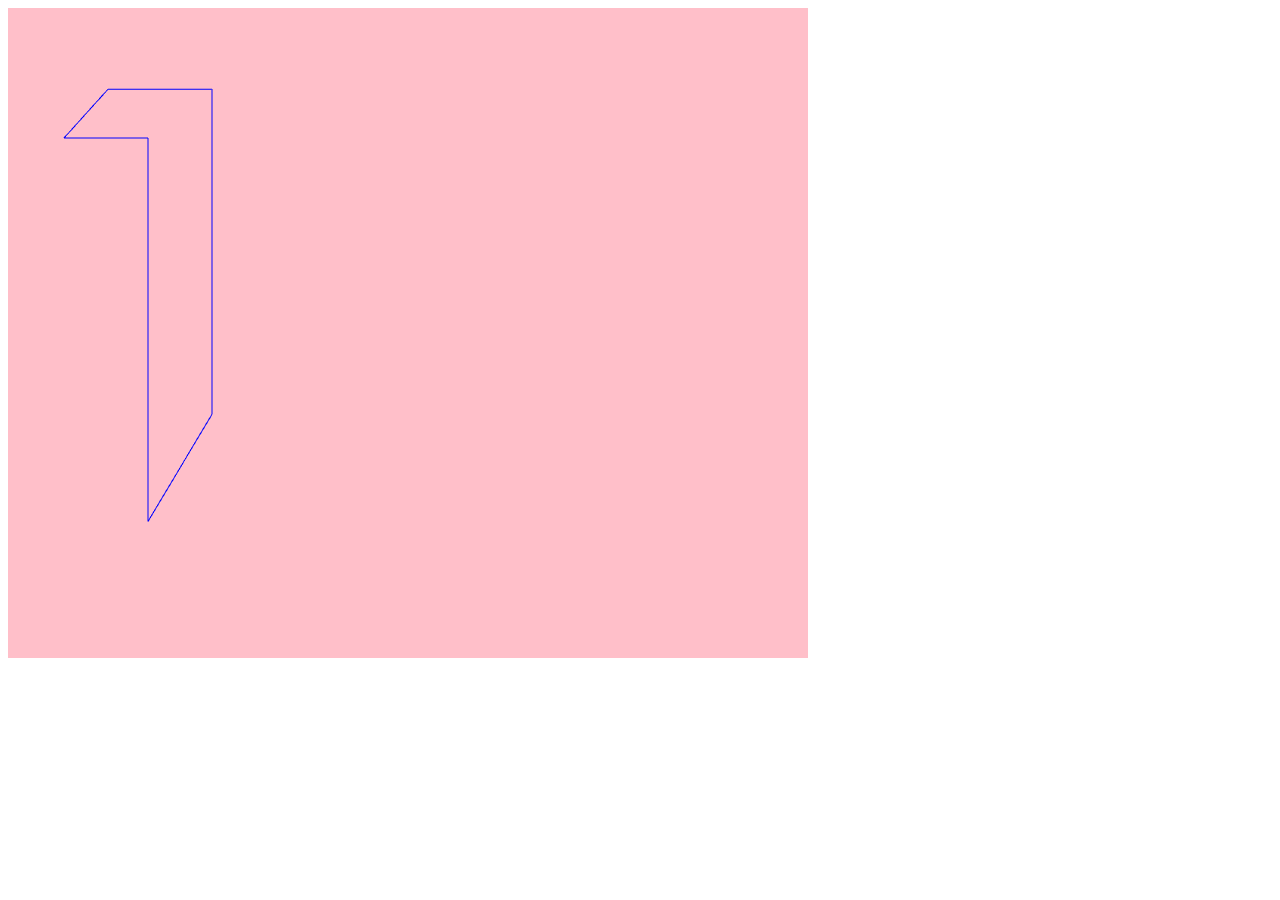
==== index.html @ 70061c05 "upload" ====
<!DOCTYPE html>
<html lang="en">
<head>
    <meta charset="UTF-8">
    <meta http-equiv="X-UA-Compatible" content="IE=edge">
    <meta name="viewport" content="width=device-width, initial-scale=1.0">
    <title>Assignment1 Grafkom</title>
</head>
    <body onload ="main()">
        <canvas id="myCanvas" width="800" height="650"> Hallo miwiw

        </canvas>
        <script src="main.js">

        </script>
    
    </body>
</html>
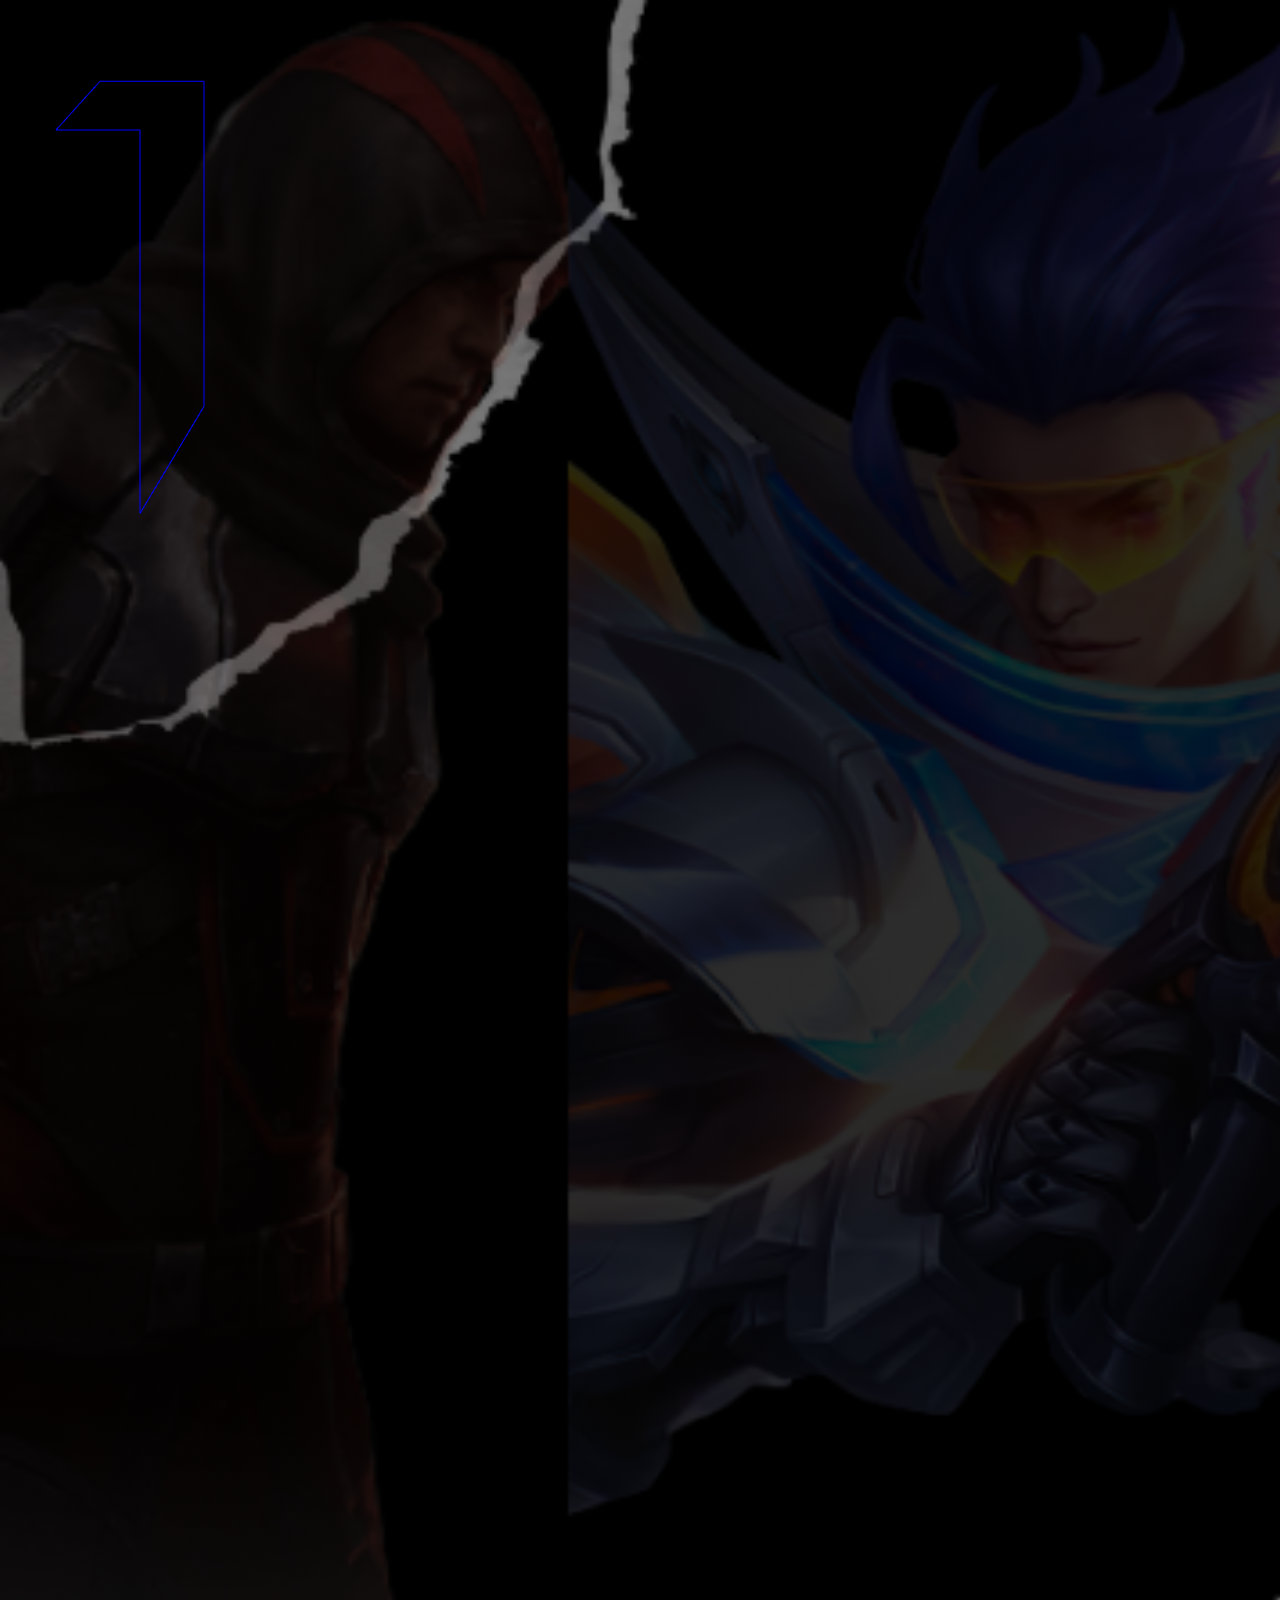
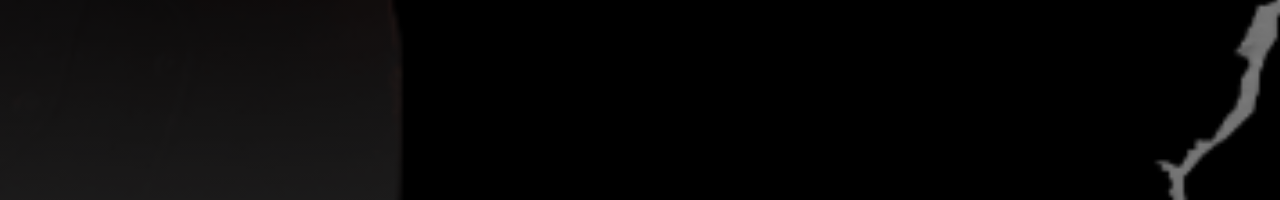
==== commit ce11fc0b: "add background in css" ====
--- a/index.html
+++ b/index.html
@@ -5,14 +5,16 @@
     <meta http-equiv="X-UA-Compatible" content="IE=edge">
     <meta name="viewport" content="width=device-width, initial-scale=1.0">
     <title>Assignment1 Grafkom</title>
+    <link rel="stylesheet" type="text/css" href="style.css">
 </head>
+    
     <body onload ="main()">
+        <header></header>
         <canvas id="myCanvas" width="800" height="650"> Hallo miwiw
-
+    
+    </body>
         </canvas>
         <script src="main.js">
 
         </script>
-    
-    </body>
 </html>
--- a/style.css
+++ b/style.css
@@ -0,0 +1,18 @@
+*{
+    margin: 0;
+    padding: 0;
+    font-family: Century Gothic;
+}
+
+header{
+    background-image: linear-gradient(rgba(0,0,0,0.5), rgba(0,0,0,0.5)), url(./BG\ valershop.png);
+    height: 200vh;
+    background-size: cover;
+    background-position: center;
+}
+
+#myCanvas {
+    position: absolute;
+    top: 0; 
+    left: 0;
+}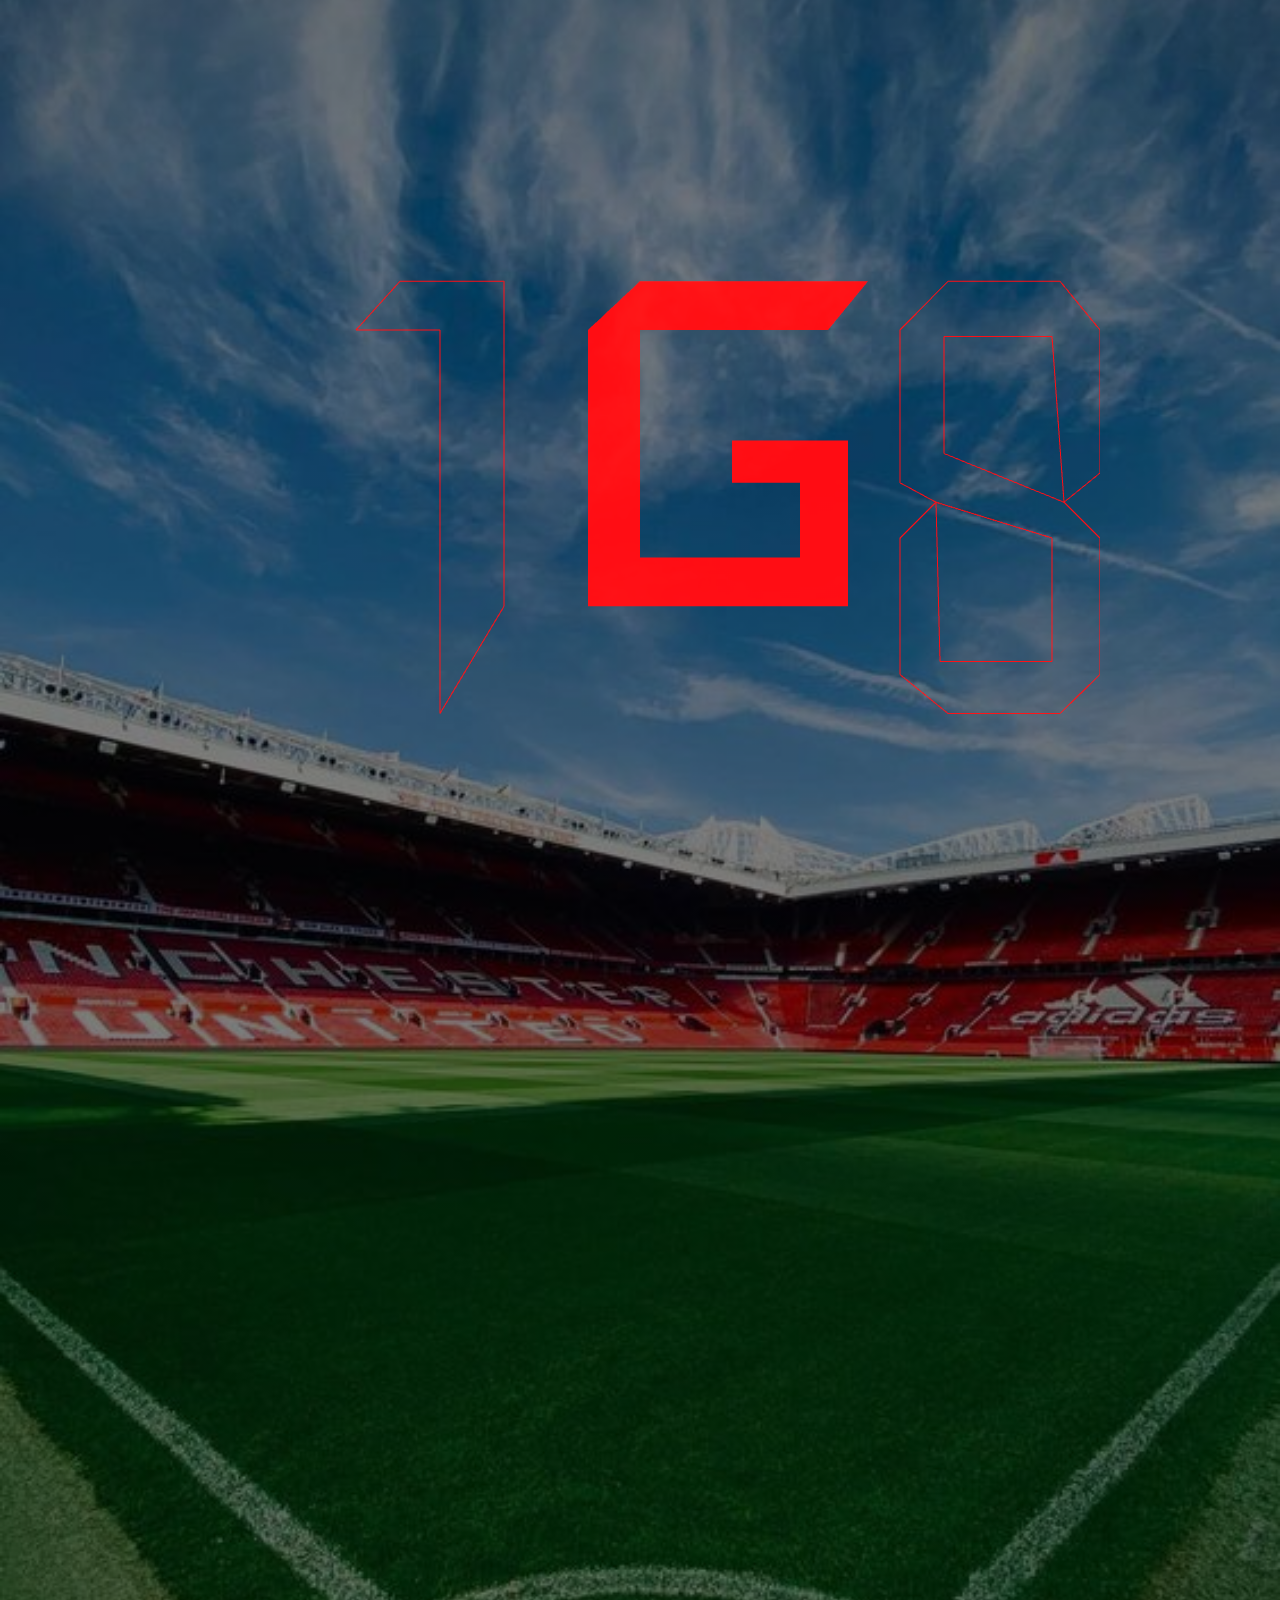
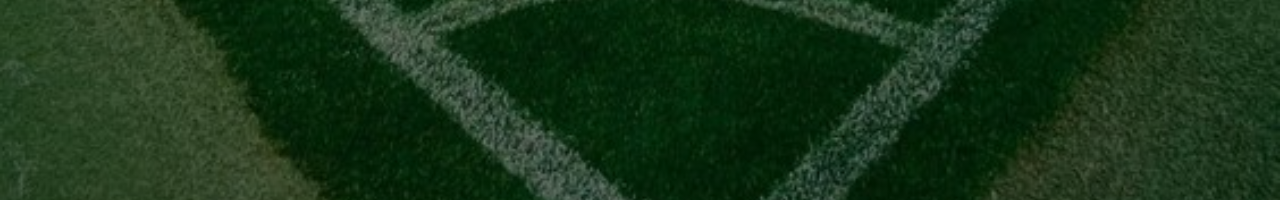
==== commit dbe7f379: "Adding Content" ====
--- a/index.html
+++ b/index.html
@@ -10,7 +10,7 @@
     
     <body onload ="main()">
         <header></header>
-        <canvas id="myCanvas" width="800" height="650"> Hallo miwiw
+        <canvas id="myCanvas" width="800" height="650"> Glory Glory MU
     
     </body>
         </canvas>
--- a/style.css
+++ b/style.css
@@ -5,7 +5,7 @@
 }
 
 header{
-    background-image: linear-gradient(rgba(0,0,0,0.5), rgba(0,0,0,0.5)), url(./BG\ valershop.png);
+    background-image: linear-gradient(rgba(0,0,0,0.5), rgba(0,0,0,0.5)), url(./old\ trafford\ wlpp.jpg);
     height: 200vh;
     background-size: cover;
     background-position: center;
@@ -13,6 +13,6 @@
 
 #myCanvas {
     position: absolute;
-    top: 0; 
-    left: 0;
+    top: 200px;
+    left: 300px;
 }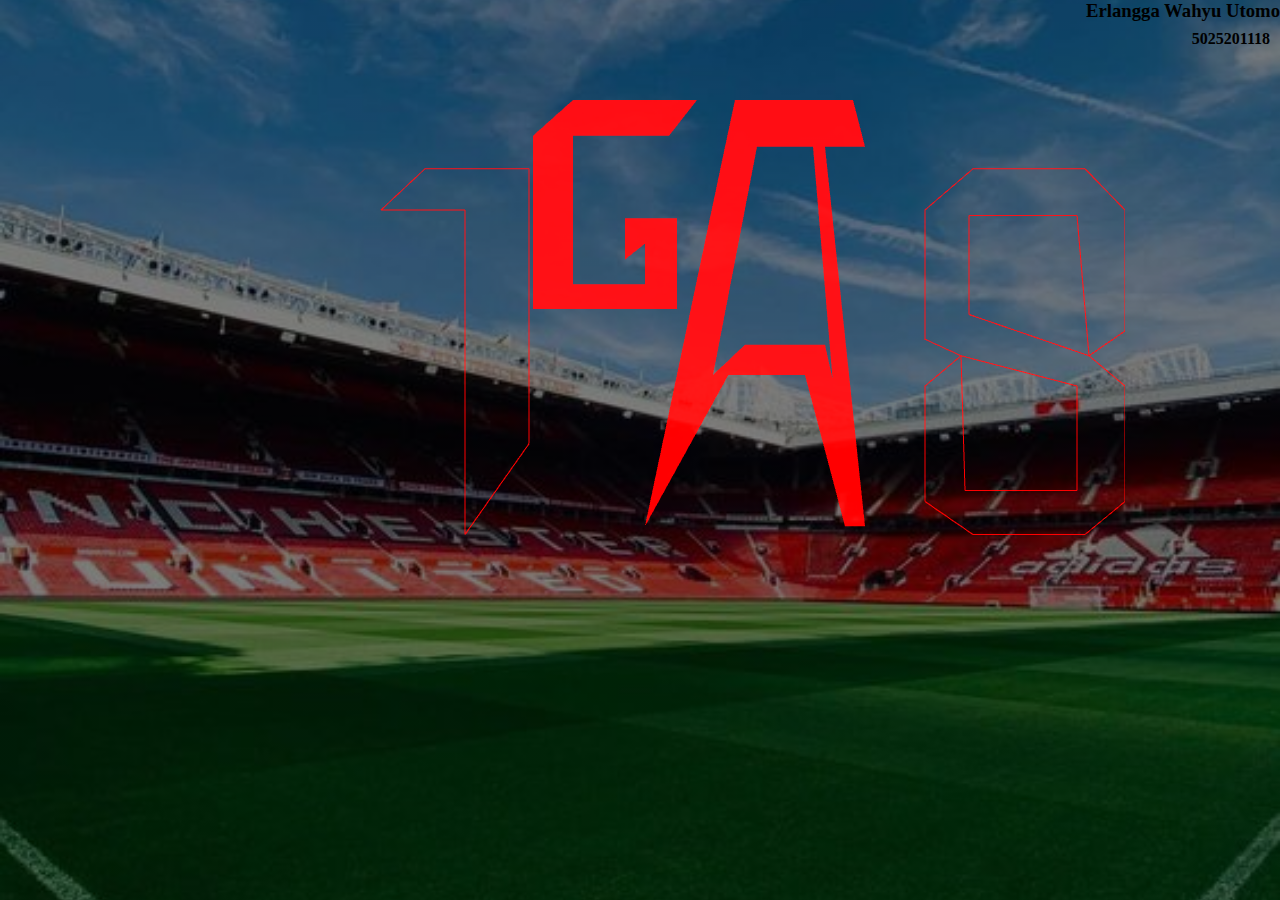
==== commit ea02de23: "Finish the CSS" ====
--- a/index.html
+++ b/index.html
@@ -7,10 +7,16 @@
     <title>Assignment1 Grafkom</title>
     <link rel="stylesheet" type="text/css" href="style.css">
 </head>
-    
+    <header></header>
     <body onload ="main()">
-        <header></header>
-        <canvas id="myCanvas" width="800" height="650"> Glory Glory MU
+        <h3 id="Name">
+            Erlangga Wahyu Utomo
+        </h3>
+        <h4 id="NRP">
+            5025201118
+        </h4>
+
+        <canvas id="myCanvas" width="800" height="550"> Glory Glory MU
     
     </body>
         </canvas>
--- a/style.css
+++ b/style.css
@@ -6,13 +6,25 @@
 
 header{
     background-image: linear-gradient(rgba(0,0,0,0.5), rgba(0,0,0,0.5)), url(./old\ trafford\ wlpp.jpg);
-    height: 200vh;
+    height: 100vh;
     background-size: cover;
     background-position: center;
 }
 
 #myCanvas {
     position: absolute;
-    top: 200px;
-    left: 300px;
+    top: 100px;
+    left: 325px;
+}
+
+#Name {
+    position: absolute;
+    top: 0px;
+    right: 0px;
+}
+
+#NRP {
+    position: absolute;
+    top: 30px;
+    right: 10px;
 }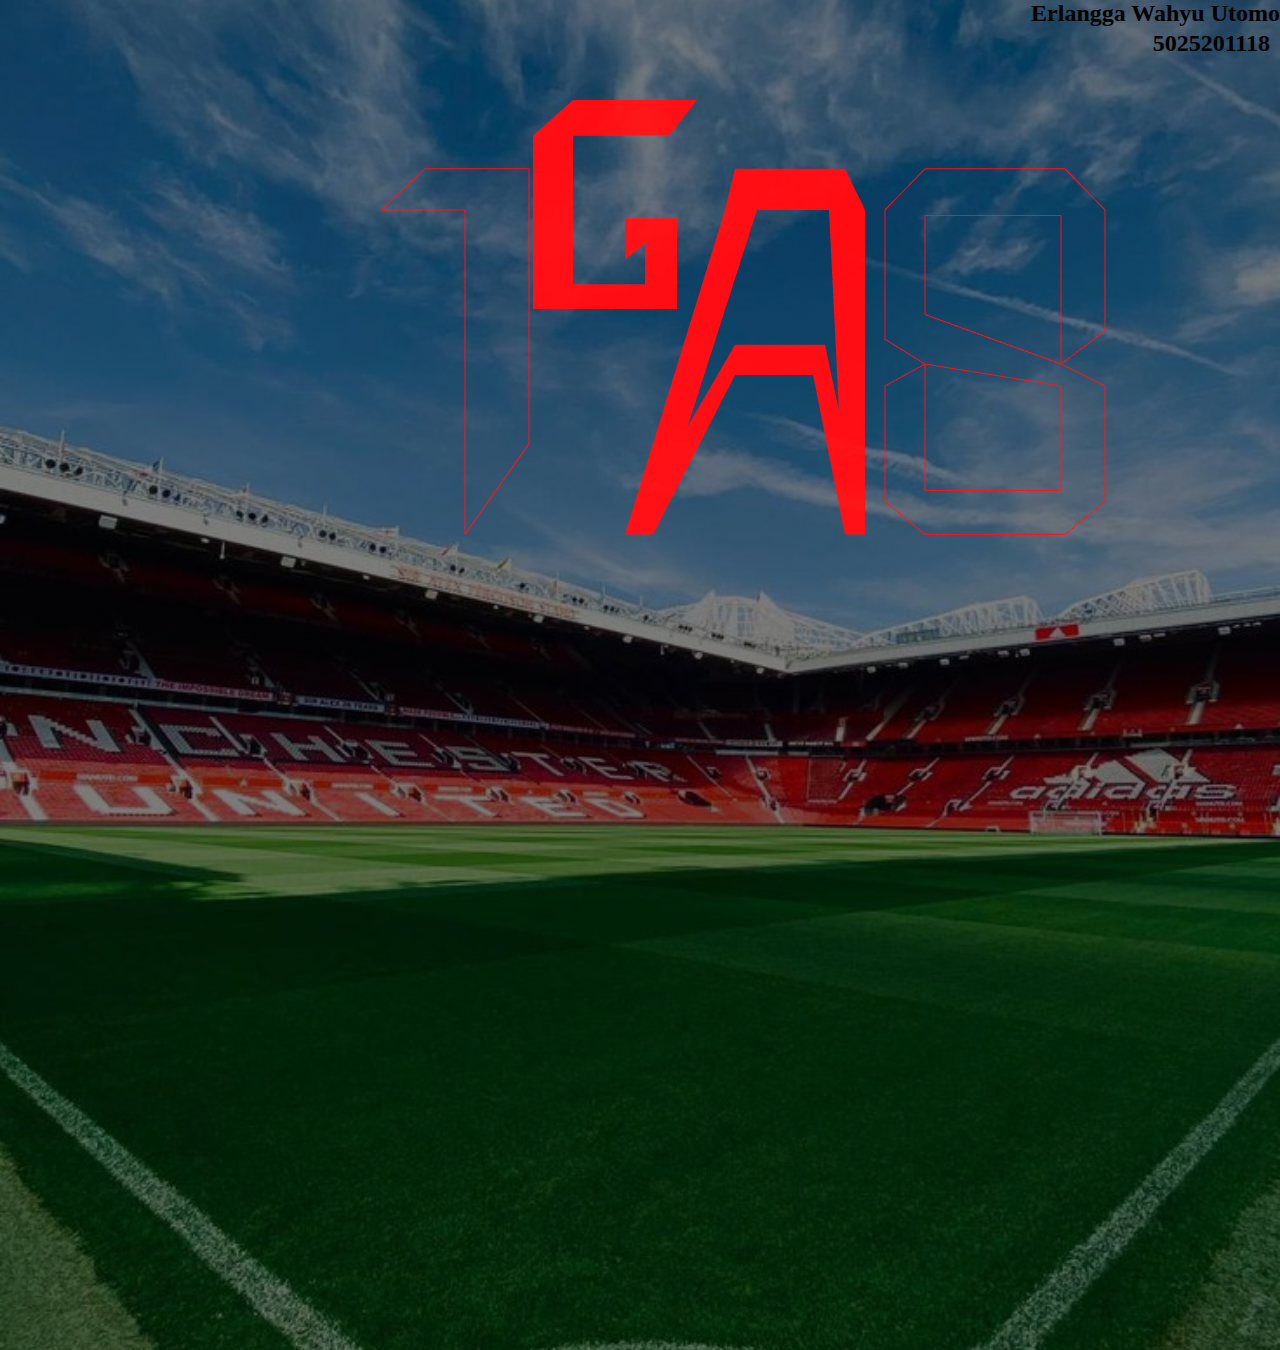
==== commit 4a7c394d: "Re-Coordinate" ====
--- a/index.html
+++ b/index.html
@@ -9,12 +9,12 @@
 </head>
     <header></header>
     <body onload ="main()">
-        <h3 id="Name">
+        <h2 id="Name">
             Erlangga Wahyu Utomo
-        </h3>
-        <h4 id="NRP">
+        </h2>
+        <h2 id="NRP">
             5025201118
-        </h4>
+        </h2>
 
         <canvas id="myCanvas" width="800" height="550"> Glory Glory MU
     
--- a/style.css
+++ b/style.css
@@ -5,8 +5,8 @@
 }
 
 header{
-    background-image: linear-gradient(rgba(0,0,0,0.5), rgba(0,0,0,0.5)), url(./old\ trafford\ wlpp.jpg);
-    height: 100vh;
+    background-image: linear-gradient(rgba(0,0,0,0.5), rgba(0,0,0,0.5)), url(./Old\ Trafford\ Field.jpg);
+    height: 150vh;
     background-size: cover;
     background-position: center;
 }
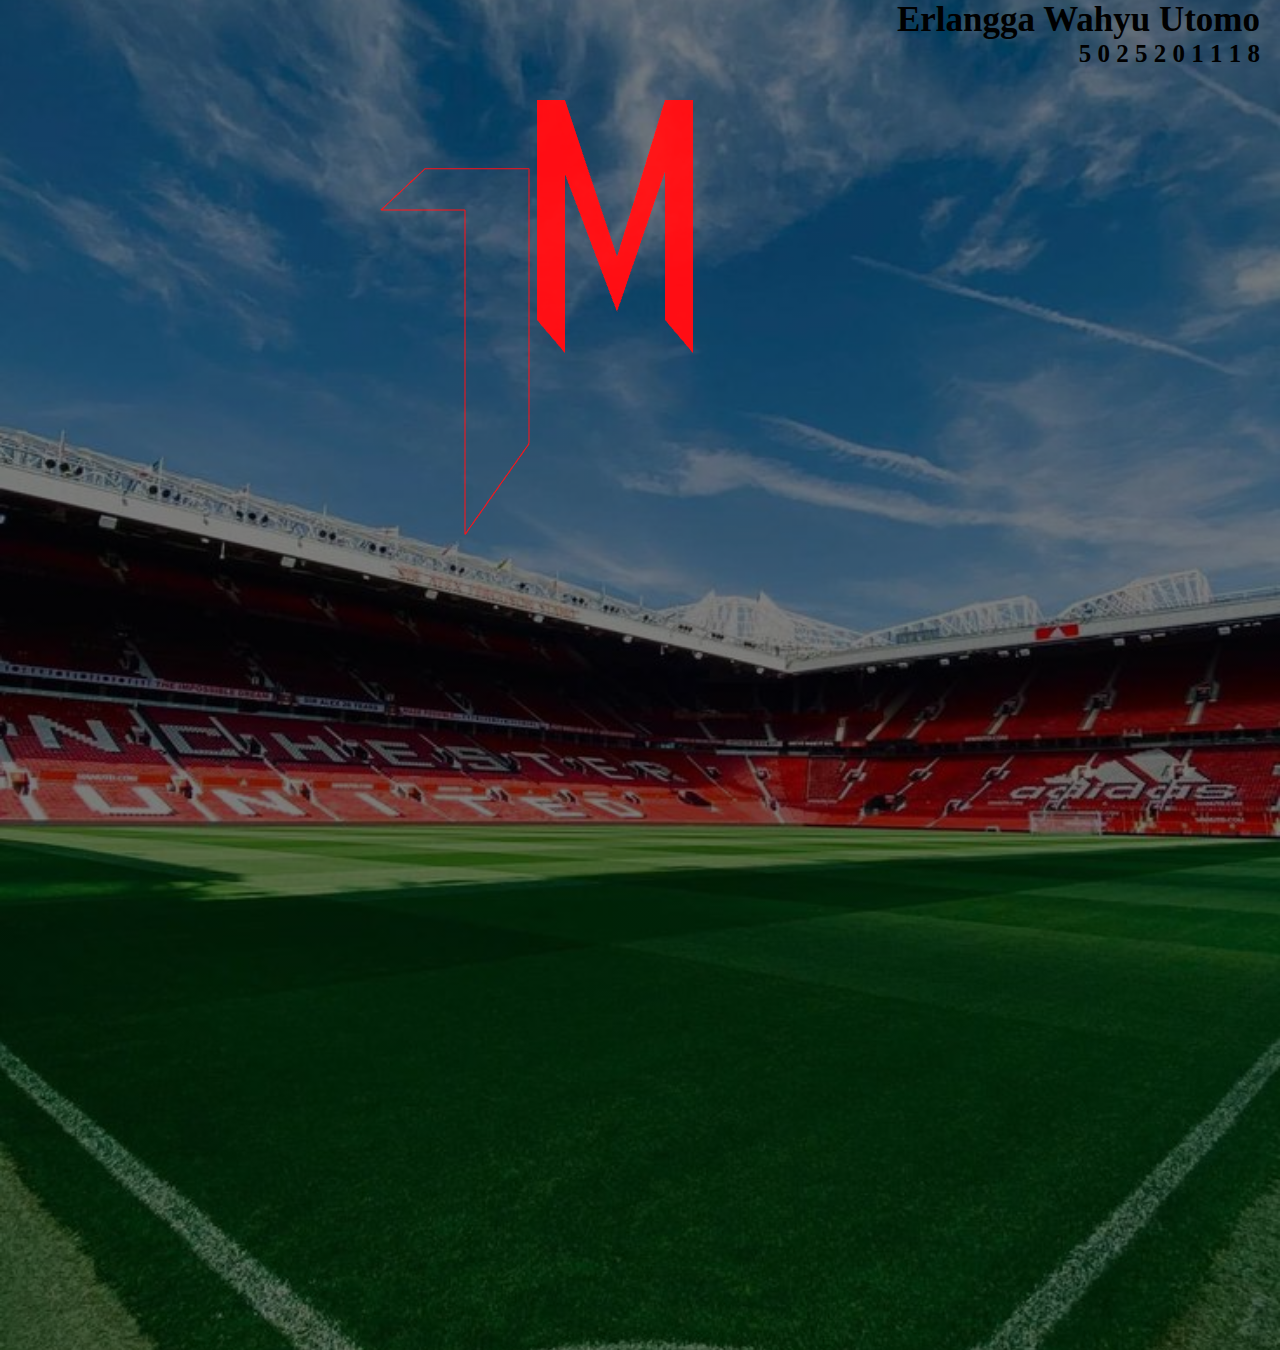
==== commit 8142c8e7: "Re-Coordinate" ====
--- a/index.html
+++ b/index.html
@@ -13,7 +13,7 @@
             Erlangga Wahyu Utomo
         </h2>
         <h2 id="NRP">
-            5025201118
+            5 0 2 5 2 0 1 1 1 8
         </h2>
 
         <canvas id="myCanvas" width="800" height="550"> Glory Glory MU
--- a/style.css
+++ b/style.css
@@ -20,11 +20,14 @@
 #Name {
     position: absolute;
     top: 0px;
-    right: 0px;
+    right: 20px;
+    font-size: 35px;
 }
 
 #NRP {
     position: absolute;
-    top: 30px;
-    right: 10px;
+    top: 40px;
+    right: 20px;
+
+    font-size: 25px;
 }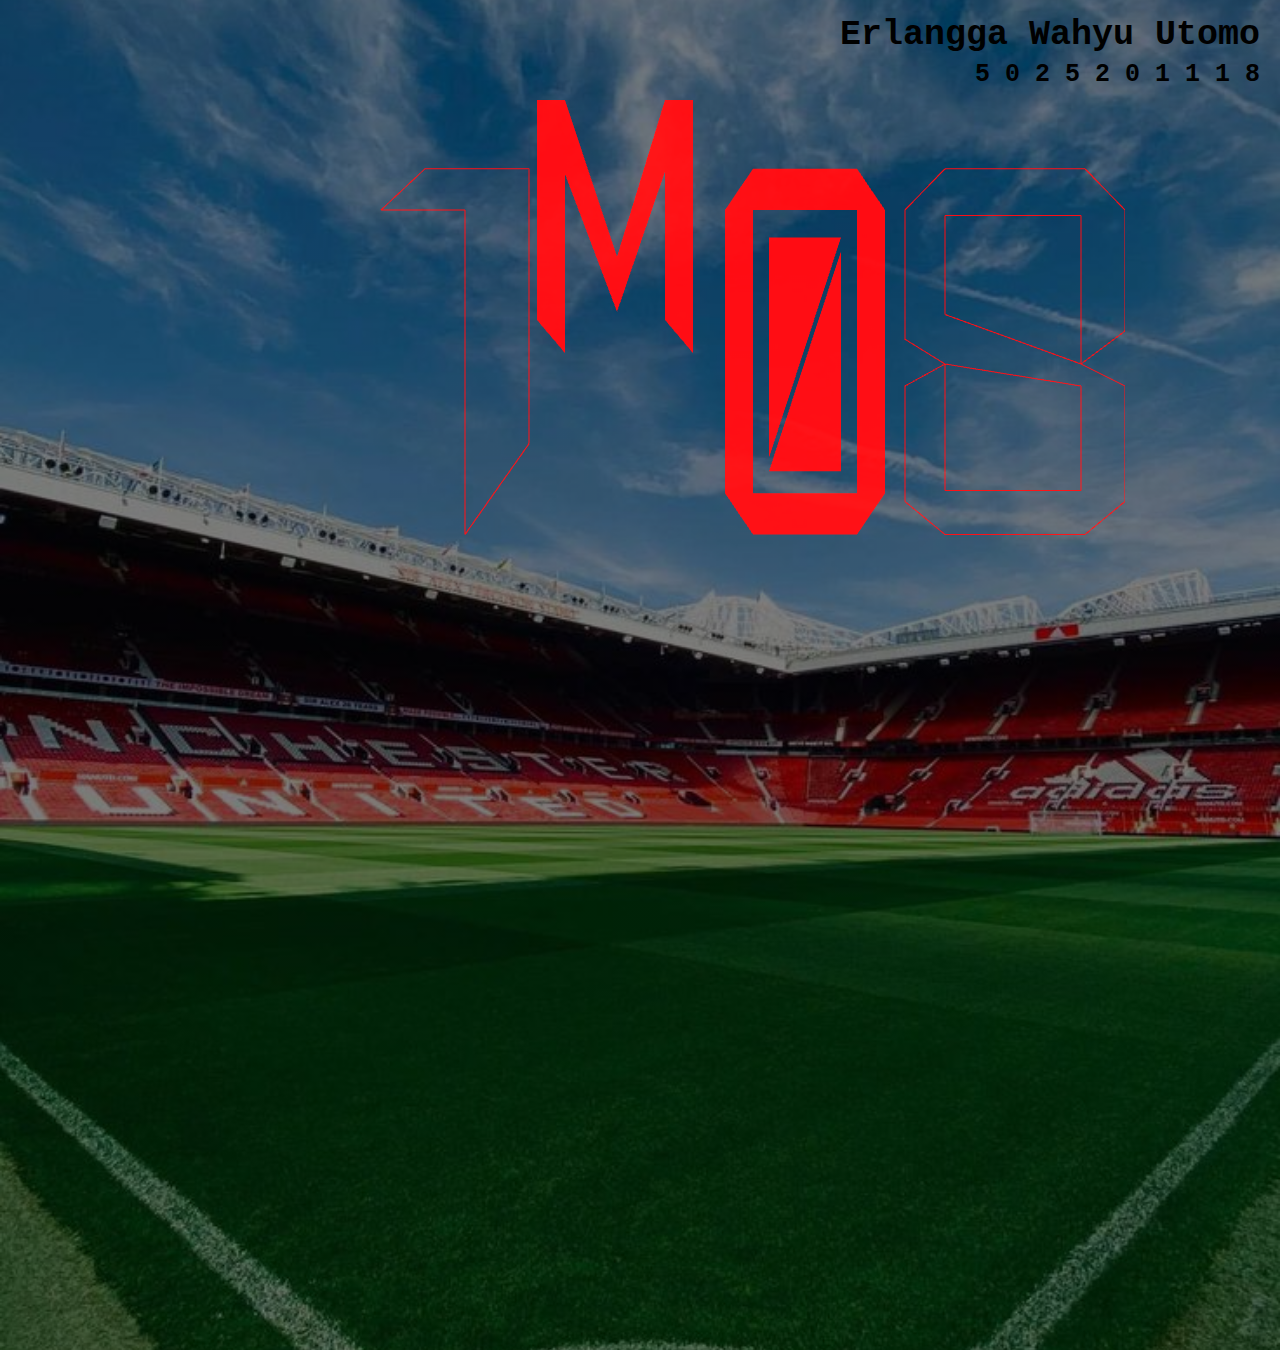
==== commit 6ff79da0: "Add some text" ====
--- a/index.html
+++ b/index.html
@@ -8,6 +8,7 @@
     <link rel="stylesheet" type="text/css" href="style.css">
 </head>
     <header></header>
+    
     <body onload ="main()">
         <h2 id="Name">
             Erlangga Wahyu Utomo
--- a/style.css
+++ b/style.css
@@ -1,7 +1,7 @@
 *{
     margin: 0;
     padding: 0;
-    font-family: Century Gothic;
+    font-family: Courier;
 }
 
 header{
@@ -19,14 +19,14 @@
 
 #Name {
     position: absolute;
-    top: 0px;
+    top: 15px;
     right: 20px;
     font-size: 35px;
 }
 
 #NRP {
     position: absolute;
-    top: 40px;
+    top: 60px;
     right: 20px;
 
     font-size: 25px;
